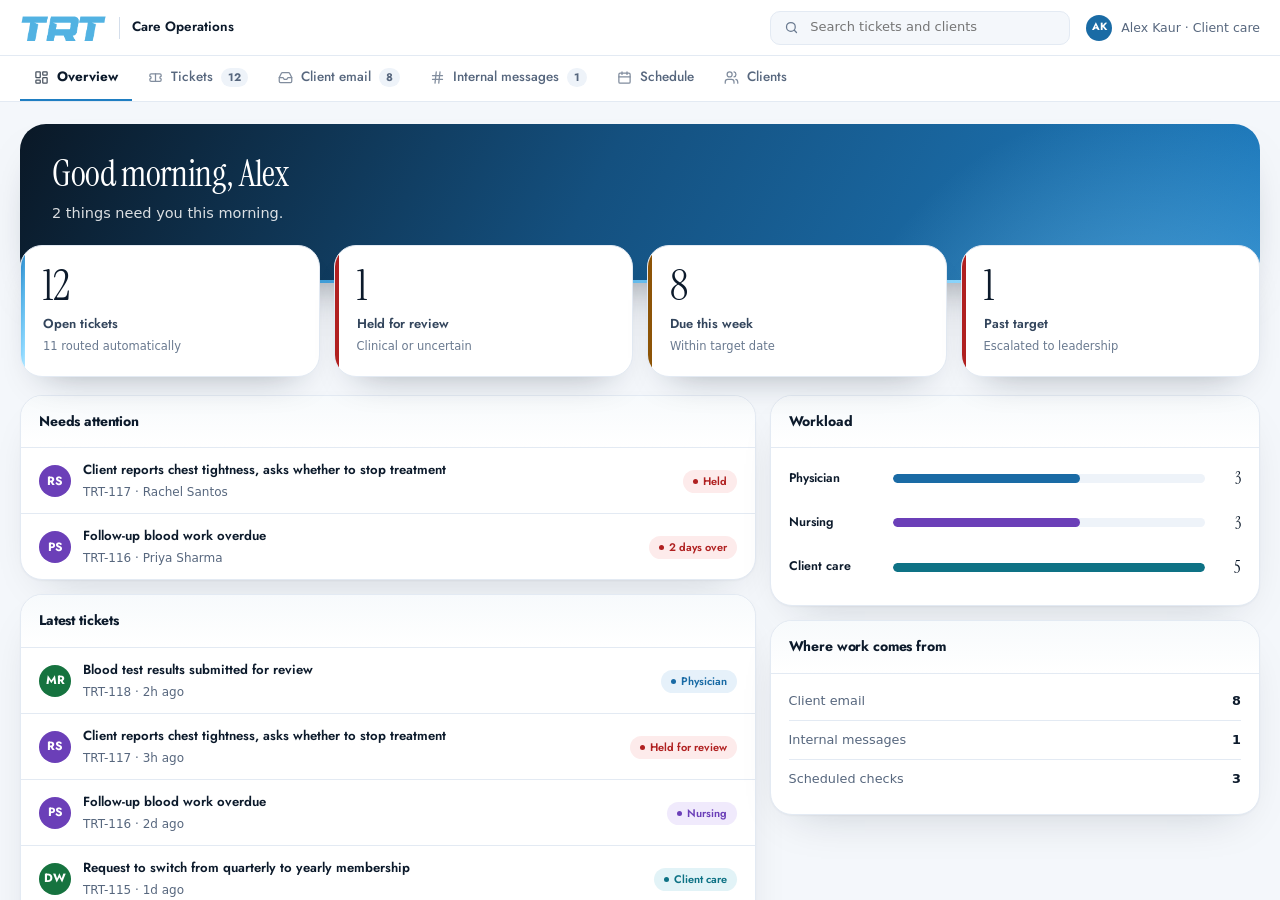
==== statuspage/console-v2/index.html @ 5caefc42 "Add second layout: work-management structure with Tickets as the primary view Separate app at status" ====
<!doctype html>
<html lang="en-AU">
<head>
<meta charset="utf-8">
<meta name="viewport" content="width=device-width,initial-scale=1,viewport-fit=cover">
<meta name="robots" content="noindex,nofollow">
<title>Care Operations — TRT Australia</title>
<link rel="preconnect" href="https://fonts.googleapis.com">
<link rel="preconnect" href="https://fonts.gstatic.com" crossorigin>
<link href="https://fonts.googleapis.com/css2?family=Jost:wght@400;500;600;700&family=Instrument+Serif&display=swap" rel="stylesheet">
<link rel="stylesheet" href="app.css">
</head>
<body>

<div class="shell">

  <header class="topbar">
    <span class="brand">
      <img src="trt-logo.webp" alt="TRT Australia">
      <span class="sep" aria-hidden="true"></span>
      <span class="nm">Care Operations</span>
    </span>
    <span class="spacer"></span>
    <label class="search">
      <svg viewBox="0 0 24 24" fill="none" stroke="currentColor" stroke-width="2"
           stroke-linecap="round" aria-hidden="true"><circle cx="11" cy="11" r="7"/><path d="m20 20-3.5-3.5"/></svg>
      <input id="search" type="search" placeholder="Search tickets and clients" aria-label="Search">
    </label>
    <span class="who">
      <span class="av av-sm" style="background:#1a6ba5" aria-hidden="true">AK</span>
      <span>Alex Kaur · Client care</span>
    </span>
  </header>

  <nav class="tabs" id="tabs" aria-label="Sections"></nav>

  <main class="main" id="main"></main>
</div>

<script src="app.js"></script>
</body>
</html>
---- statuspage/console-v2/app.css ----
/* TRT Australia — Care Operations
 * Work-management layout. Tabs across the top, Tickets as the primary view.
 *
 * Brand tokens taken from TRT Australia's own site source: Jost for display,
 * Instrument Serif for figures, their navy and blue ramp, 18–22px radius,
 * their soft depth-shadow. The eyebrow (mono, .24em, uppercase) is their
 * signature micro-label.
 *
 * Structure borrows from issue trackers where they genuinely work: readable
 * ticket keys, a dense sortable table, a filter bar, and a detail page with
 * fields on the right. Not their grey-on-grey.
 */

:root {
  --navy:    #0c1a2b;
  --deep:    #1f7ec2;
  --deep-tx: #1a6ba5;
  --blue:    #56b3e8;
  --cyan:    #8fd9ff;
  --grad:    linear-gradient(100deg, #1f7ec2, #56b3e8 38%, #8fd9ff 78%, #c4ecff);
  --tint:    #eaf1f9;
  --surface: #ffffff;
  --line:    #e3eaf3;
  --line-2:  #d4deeb;
  --shadow:  0 1px 2px rgba(13,26,43,.04), 0 12px 30px -16px rgba(13,26,43,.18);
  --shadow-2:0 1px 2px rgba(13,26,43,.04), 0 18px 46px -24px rgba(13,26,43,.22);
  --shadow-3:0 30px 60px -30px rgba(13,26,43,.35);
  --glow:    0 10px 24px -10px rgba(31,126,194,.55);

  --bg:     #f4f7fb;
  --raised: #f7fafc;
  --hover:  #eef4fa;

  --ink:    #0c1a2b;
  --ink-2:  #33455c;
  --dim:    #57677e;
  --dimmer: #6a7a90;

  --physician: #1a6ba5;  --physician-bg: #e6f1fa;
  --nursing:   #6b3fb8;  --nursing-bg:   #f0eafc;
  --support:   #0e7285;  --support-bg:   #e2f3f7;
  --held:      #b02020;  --held-bg:      #fdebeb;
  --ok:        #16733f;  --ok-bg:        #e7f5ec;
  --warn:      #8d5406;  --warn-bg:      #fdf2de;
  --mute-bg:   #eef3f9;

  --topbar: 56px;
  --tabs:   46px;
  --r:      18px;
  --r-card: 22px;

  --display: "Jost", "Century Gothic", "Helvetica Neue", Arial, system-ui, sans-serif;
  --serif:   "Instrument Serif", Georgia, "Times New Roman", serif;
  --body:    system-ui, -apple-system, "Segoe UI", Roboto, Helvetica, Arial, sans-serif;
  --mono:    "SF Mono", "JetBrains Mono", ui-monospace, Menlo, Consolas, monospace;
}

* { box-sizing: border-box; }
html, body { margin: 0; height: 100%; }
body {
  background: var(--bg); color: var(--ink);
  font-family: var(--body); font-size: 14px; line-height: 1.55;
  -webkit-font-smoothing: antialiased; overflow: hidden;
}
h1, h2, h3 { font-family: var(--display); font-weight: 700; letter-spacing: -.01em; margin: 0; }
button, input, select, textarea { font: inherit; color: inherit; }
button { cursor: pointer; background: none; border: 0; }
:focus-visible { outline: 2px solid var(--deep); outline-offset: 2px; border-radius: 8px; }

.eyebrow {
  font-family: var(--mono); font-size: 10.5px; letter-spacing: .24em;
  text-transform: uppercase; font-weight: 600; color: var(--deep-tx);
}

@media (prefers-reduced-motion: reduce) {
  *, *::before, *::after { transition-duration: .001ms !important;
                           animation-duration: .001ms !important; }
}

/* ============================================================ chrome */

.shell { display: flex; flex-direction: column; height: 100vh; }

.topbar {
  height: var(--topbar); flex: none; display: flex; align-items: center; gap: 16px;
  padding: 0 20px; background: var(--surface); border-bottom: 1px solid var(--line);
}
.brand { display: flex; align-items: center; gap: 12px; flex: none; }
.brand img { height: 26px; width: auto; object-fit: cover; object-position: top center;
             aspect-ratio: 1100/330; }
.brand .sep { width: 1px; height: 22px; background: var(--line-2); }
.brand .nm { font-family: var(--display); font-weight: 600; font-size: 13.5px; }
.topbar .spacer { flex: 1; }

.search {
  display: flex; align-items: center; gap: 9px; background: var(--bg);
  border: 1px solid var(--line); border-radius: 10px; padding: 0 13px;
  height: 34px; width: 300px; transition: border-color .18s, box-shadow .18s;
}
.search:focus-within { border-color: var(--blue); box-shadow: 0 0 0 3px rgba(86,179,232,.16);
                       background: var(--surface); }
.search svg { width: 15px; height: 15px; color: var(--dimmer); flex: none; }
.search input { flex: 1; background: none; border: 0; outline: none; font-size: 13px; }
.who { display: flex; align-items: center; gap: 9px; font-size: 12.5px; color: var(--dim); }
.av { border-radius: 50%; display: grid; place-items: center; color: #fff;
      font-family: var(--display); font-weight: 700; flex: none; }
.av-sm { width: 26px; height: 26px; font-size: 10.5px; }
.av-md { width: 32px; height: 32px; font-size: 12px; }
.av-lg { width: 46px; height: 46px; font-size: 15px; border-radius: 16px; }

/* tabs */
.tabs { height: var(--tabs); flex: none; display: flex; align-items: stretch; gap: 2px;
        padding: 0 20px; background: var(--surface); border-bottom: 1px solid var(--line);
        overflow-x: auto; scrollbar-width: none; }
.tabs::-webkit-scrollbar { display: none; }
.tab {
  display: flex; align-items: center; gap: 8px; padding: 0 14px;
  font-family: var(--display); font-size: 13.5px; font-weight: 500; color: var(--dim);
  border-bottom: 2px solid transparent; white-space: nowrap; transition: color .15s;
}
.tab:hover { color: var(--navy); }
.tab[aria-current="true"] { color: var(--navy); font-weight: 700;
                            border-bottom-color: var(--deep); }
.tab svg { width: 15px; height: 15px; opacity: .75; }
.tab .n { font-family: var(--display); font-size: 11px; font-weight: 700;
          background: var(--mute-bg); color: var(--dim); border-radius: 999px;
          padding: 1px 7px; min-width: 20px; text-align: center; }
.tab[aria-current="true"] .n { background: var(--tint); color: var(--deep-tx); }

.main { flex: 1; overflow-y: auto; }
.wrap { max-width: 1320px; margin: 0 auto; padding: 22px 20px 48px; }

/* ============================================================= page */

.page-head { display: flex; align-items: flex-start; gap: 16px; margin-bottom: 18px; }
.page-head h1 { font-family: var(--serif); font-size: 30px; font-weight: 400;
                letter-spacing: -.01em; }
.page-head p { margin: 4px 0 0; font-size: 13.5px; color: var(--dim); max-width: 62ch; }
.page-head .spacer { flex: 1; }

.btn { display: inline-flex; align-items: center; gap: 7px; padding: 8px 15px;
       border-radius: 999px; font-family: var(--display); font-size: 13px;
       font-weight: 600; color: var(--ink-2); background: var(--surface);
       border: 1px solid var(--line-2); box-shadow: var(--shadow);
       transition: transform .2s, border-color .2s, background .2s; }
.btn:hover { border-color: rgba(86,179,232,.55); transform: translateY(-1px); }
.btn svg { width: 15px; height: 15px; }
.btn.primary { background: linear-gradient(135deg, #1f7ec2, #3c9bd8); color: #fff;
               border-color: transparent; box-shadow: var(--glow); }
.btn.ghost { background: none; border-color: transparent; box-shadow: none; }
.btn.sm { padding: 6px 12px; font-size: 12.5px; }

/* ========================================================== filters */

.filterbar {
  display: flex; align-items: center; gap: 9px; flex-wrap: wrap;
  padding: 12px 14px; background: var(--surface); border: 1px solid var(--line);
  border-radius: var(--r); box-shadow: var(--shadow); margin-bottom: 12px;
}
.sel { position: relative; }
.sel > button {
  display: inline-flex; align-items: center; gap: 8px; padding: 7px 13px;
  border-radius: 999px; border: 1px solid var(--line-2); background: var(--surface);
  font-size: 12.8px; color: var(--ink-2); transition: border-color .15s;
}
.sel > button:hover { border-color: rgba(86,179,232,.55); }
.sel > button.on { background: var(--tint); border-color: transparent;
                   color: var(--deep-tx); font-weight: 600; }
.sel > button svg { width: 13px; height: 13px; opacity: .6; }
.pop { position: absolute; top: calc(100% + 6px); left: 0; z-index: 40; min-width: 198px;
       background: var(--surface); border: 1px solid var(--line); border-radius: 14px;
       padding: 6px; box-shadow: var(--shadow-3); }
.pop button { display: flex; align-items: center; gap: 9px; width: 100%; padding: 8px 11px;
              border-radius: 9px; font-size: 13px; color: var(--ink-2); text-align: left; }
.pop button:hover { background: var(--hover); }
.pop button[aria-current="true"] { background: var(--tint); font-weight: 600; }
.pop .tick { margin-left: auto; color: var(--deep); display: inline-flex; }
.pop .tick svg { width: 14px; height: 14px; }
.filterbar .spacer { flex: 1; }
.filterbar .count { font-size: 12.5px; color: var(--dim); }
.seg { display: inline-flex; background: var(--bg); border: 1px solid var(--line);
       border-radius: 999px; padding: 2px; }
.seg button { padding: 5px 13px; border-radius: 999px; font-family: var(--display);
              font-size: 12.5px; font-weight: 600; color: var(--dim); }
.seg button[aria-pressed="true"] { background: var(--surface); color: var(--navy);
                                   box-shadow: var(--shadow); }

/* ============================================================ table */

.card { background: var(--surface); border: 1px solid var(--line);
        border-radius: var(--r-card); box-shadow: var(--shadow-2); overflow: hidden; }

table { width: 100%; border-collapse: collapse; }
thead th {
  text-align: left; font-family: var(--mono); font-size: 10px; letter-spacing: .18em;
  text-transform: uppercase; font-weight: 600; color: var(--dimmer);
  padding: 13px 16px; border-bottom: 1px solid var(--line);
  background: var(--raised); white-space: nowrap; position: sticky; top: 0; z-index: 2;
}
thead th.sortable { cursor: pointer; user-select: none; }
thead th.sortable:hover { color: var(--deep-tx); }
thead th .arr { opacity: .55; margin-left: 4px; }
tbody td { padding: 13px 16px; border-bottom: 1px solid var(--line); font-size: 13.2px;
           vertical-align: middle; }
tbody tr { cursor: pointer; transition: background .14s; }
tbody tr:hover { background: var(--hover); }
tbody tr:last-child td { border-bottom: none; }

.key { font-family: var(--mono); font-size: 12px; color: var(--deep-tx); font-weight: 600;
       white-space: nowrap; }
.sum { font-weight: 500; color: var(--navy); }
.sub { font-size: 11.5px; color: var(--dimmer); margin-top: 2px; }
.who-cell { display: flex; align-items: center; gap: 9px; white-space: nowrap; }

.tag { display: inline-flex; align-items: center; gap: 5px; padding: 3px 10px;
       border-radius: 999px; font-family: var(--display); font-size: 11px;
       font-weight: 600; white-space: nowrap; }
.tag::before { content: ""; width: 5px; height: 5px; border-radius: 50%;
               background: currentColor; flex: none; }
.tag.bare::before { display: none; }
.t-physician { background: var(--physician-bg); color: var(--physician); }
.t-nursing   { background: var(--nursing-bg);   color: var(--nursing); }
.t-support   { background: var(--support-bg);   color: var(--support); }
.t-held      { background: var(--held-bg);      color: var(--held); }
.t-ok        { background: var(--ok-bg);        color: var(--ok); }
.t-warn      { background: var(--warn-bg);      color: var(--warn); }
.t-mute      { background: var(--mute-bg);      color: var(--dim); }

.st { display: inline-flex; align-items: center; gap: 6px; font-size: 12.3px;
      font-weight: 600; white-space: nowrap; }
.st svg { width: 13px; height: 13px; }
.st-open     { color: var(--dim); }
.st-progress { color: var(--deep-tx); }
.st-waiting  { color: var(--warn); }
.st-resolved { color: var(--ok); }

.pri { display: inline-flex; align-items: center; gap: 6px; font-size: 12.3px;
       font-weight: 600; white-space: nowrap; }
.pri svg { width: 13px; height: 13px; }
.pri-urgent { color: var(--held); }
.pri-high   { color: var(--warn); }
.pri-normal { color: var(--dim); }
.pri-low    { color: var(--dimmer); }

.empty { padding: 56px 24px; text-align: center; color: var(--dimmer); font-size: 13.5px;
         background: radial-gradient(420px 200px at 50% 40%, rgba(86,179,232,.08), transparent 70%); }
.empty svg { width: 34px; height: 34px; margin-bottom: 12px; opacity: .45; }

/* ============================================================ board */

.board { display: grid; grid-template-columns: repeat(4, minmax(0,1fr)); gap: 12px; }
.col { background: var(--raised); border: 1px solid var(--line); border-radius: var(--r);
       display: flex; flex-direction: column; min-height: 220px; }
.col-head { padding: 12px 14px; border-bottom: 1px solid var(--line); display: flex;
            align-items: center; gap: 9px; }
.col-head .nm { font-family: var(--display); font-size: 12.5px; font-weight: 700; }
.col-head .n { margin-left: auto; font-family: var(--display); font-size: 11px;
               font-weight: 700; color: var(--dim); background: var(--surface);
               border-radius: 999px; padding: 1px 8px; }
.col-body { padding: 10px; display: flex; flex-direction: column; gap: 9px; }
.ticket { background: var(--surface); border: 1px solid var(--line); border-radius: 14px;
          padding: 12px 13px; text-align: left; box-shadow: var(--shadow);
          transition: transform .2s, box-shadow .2s, border-color .2s; }
.ticket:hover { transform: translateY(-3px); box-shadow: var(--shadow-2);
                border-color: rgba(86,179,232,.45); }
.ticket .k { font-family: var(--mono); font-size: 10.5px; color: var(--deep-tx);
             font-weight: 600; }
.ticket .s { font-size: 12.8px; margin: 5px 0 9px; line-height: 1.45; color: var(--navy); }
.ticket .m { display: flex; align-items: center; gap: 7px; flex-wrap: wrap; }

/* =========================================================== detail */

.detail { display: grid; grid-template-columns: 1fr 312px; gap: 18px; align-items: start; }
.det-main .card { padding: 22px 24px; }
.det-head h1 { font-size: 22px; line-height: 1.32; margin-bottom: 10px; }
.det-meta { display: flex; align-items: center; gap: 8px; flex-wrap: wrap; margin-bottom: 4px; }

.msg { border: 1px solid var(--line); border-radius: 16px; background: var(--raised);
       padding: 16px 18px; margin: 18px 0 0; }
.msg-head { display: flex; align-items: center; gap: 11px; margin-bottom: 11px; }
.msg-from { font-family: var(--display); font-size: 13.5px; font-weight: 700; }
.msg-addr { font-size: 11.5px; color: var(--dimmer); }
.msg-time { margin-left: auto; font-size: 11.5px; color: var(--dimmer); }
.msg-body { font-size: 13.8px; color: var(--ink-2); line-height: 1.68; white-space: pre-wrap; }
.attach { display: inline-flex; align-items: center; gap: 8px; margin-top: 13px;
          padding: 8px 13px; border-radius: 999px; background: var(--surface);
          border: 1px solid var(--line); font-size: 12.5px; }
.attach svg { width: 14px; height: 14px; color: var(--dim); }

.note { border-left: 3px solid var(--deep); background: var(--tint); padding: 13px 16px;
        border-radius: 0 12px 12px 0; font-size: 13px; color: var(--ink-2);
        line-height: 1.6; margin-top: 18px; }
.note.held { border-left-color: var(--held); background: var(--held-bg); }
.note .eyebrow { display: block; margin-bottom: 7px; }
.note.held .eyebrow { color: var(--held); }

.activity { margin-top: 22px; }
.act { display: grid; grid-template-columns: 26px 1fr; gap: 12px; padding: 11px 0;
       border-bottom: 1px solid var(--line); }
.act:last-child { border-bottom: none; }
.act-dot { width: 26px; height: 26px; border-radius: 50%; background: var(--raised);
           border: 1px solid var(--line); display: grid; place-items: center;
           color: var(--dim); }
.act-dot svg { width: 13px; height: 13px; }
.act-t { font-size: 13px; }
.act-d { font-size: 11.5px; color: var(--dimmer); margin-top: 2px; }

.side .card { padding: 18px; margin-bottom: 12px; }
.side h3 { margin-bottom: 13px; }
.field { display: flex; justify-content: space-between; align-items: center; gap: 12px;
         padding: 9px 0; border-bottom: 1px solid var(--line); font-size: 12.8px; }
.field:last-child { border-bottom: none; }
.field .k { color: var(--dim); }
.field .v { font-weight: 600; text-align: right; }

/* ========================================================= overview */

.hero { position: relative; overflow: hidden; border-radius: 26px; padding: 30px 32px 58px;
        background: linear-gradient(118deg, #0a1826 0%, #14507f 46%, #1f7ec2 100%);
        box-shadow: 0 24px 48px -28px rgba(13,26,43,.55); }
.hero::before { content: ""; position: absolute; inset: -40% -20% auto auto; width: 58%;
                aspect-ratio: 1; pointer-events: none;
                background: radial-gradient(circle, rgba(143,217,255,.5), transparent 62%); }
.hero::after { content: ""; position: absolute; left: 0; right: 0; bottom: 0; height: 3px;
               background: var(--grad); }
.hero h1 { position: relative; font-family: var(--serif); font-size: 36px; font-weight: 400;
           color: #fff; line-height: 1.12; }
.hero p { position: relative; margin: 8px 0 0; font-size: 14.5px; color: rgba(255,255,255,.85); }

.stats { display: grid; grid-template-columns: repeat(4,1fr); gap: 14px;
         margin-top: -38px; position: relative; z-index: 2; }
.stat { background: var(--surface); border: 1px solid var(--line); border-radius: var(--r-card);
        padding: 20px 22px; box-shadow: 0 18px 38px -24px rgba(13,26,43,.42);
        position: relative; overflow: hidden;
        transition: transform .25s, box-shadow .25s, border-color .25s; }
.stat::after { content: ""; position: absolute; left: 0; top: 0; bottom: 0; width: 4px;
               background: var(--line-2); }
.stat.info::after { background: var(--grad); }
.stat.bad::after  { background: var(--held); }
.stat.warn::after { background: var(--warn); }
.stat.good::after { background: var(--ok); }
.stat:hover { transform: translateY(-4px); box-shadow: var(--shadow-3);
              border-color: rgba(86,179,232,.45); }
.stat .n { font-family: var(--serif); font-size: 42px; line-height: .95; color: var(--navy); }
.stat .l { font-family: var(--display); font-size: 13px; font-weight: 600;
           color: var(--ink-2); margin-top: 8px; }
.stat .s { font-size: 11.5px; color: var(--dimmer); margin-top: 4px; }

.grid2 { display: grid; grid-template-columns: 1.5fr 1fr; gap: 14px; margin-top: 18px;
         align-items: start; }
.panel { background: var(--surface); border: 1px solid var(--line);
         border-radius: var(--r-card); box-shadow: var(--shadow-2); overflow: hidden;
         margin-bottom: 14px; }
.panel-head { display: flex; align-items: center; gap: 10px; padding: 15px 18px;
              border-bottom: 1px solid var(--line);
              background: linear-gradient(180deg, var(--raised), transparent); }
.panel-head h2 { font-size: 14px; }
.panel-head .spacer { flex: 1; }
.panel-body { padding: 8px 18px 16px; }
.panel-body.flush { padding: 0; }
.row { display: grid; grid-template-columns: 32px 1fr auto; gap: 12px; align-items: center;
       width: 100%; padding: 12px 18px; border-bottom: 1px solid var(--line);
       text-align: left; transition: background .14s; }
.row:last-child { border-bottom: none; }
.row:hover { background: var(--hover); }
.row .rt { font-family: var(--display); font-size: 13.2px; font-weight: 600; }
.row .rd { font-size: 12px; color: var(--dim); margin-top: 2px; }

.load { display: flex; align-items: center; gap: 12px; padding: 9px 0; }
.load .ln { font-family: var(--display); font-size: 12.5px; font-weight: 600;
            width: 92px; flex: none; }
.load .lb { flex: 1; height: 9px; background: var(--mute-bg); border-radius: 999px;
            overflow: hidden; }
.load .lb i { display: block; height: 100%; border-radius: 999px; }
.load .lc { font-family: var(--serif); font-size: 17px; width: 24px; text-align: right; }

/* ========================================================= schedule */

.routines { display: grid; grid-template-columns: repeat(2,1fr); gap: 14px; margin-bottom: 20px; }
.routine { background: var(--surface); border: 1px solid var(--line);
           border-radius: var(--r-card); padding: 20px; box-shadow: var(--shadow-2);
           transition: transform .25s, box-shadow .25s; }
.routine:hover { transform: translateY(-4px); box-shadow: var(--shadow-3); }
.routine-top { display: flex; align-items: flex-start; gap: 13px; margin-bottom: 14px; }
.routine-ico { width: 38px; height: 38px; border-radius: 13px; display: grid;
               place-items: center; background: linear-gradient(140deg, var(--tint), #dceefb);
               color: var(--deep-tx); flex: none; }
.routine-ico svg { width: 18px; height: 18px; }
.routine h3 { font-size: 15px; margin-bottom: 3px; }
.routine .rs { font-size: 12.5px; color: var(--dim); line-height: 1.55; }
.rwhen { display: flex; align-items: baseline; gap: 10px; padding: 12px 15px;
         background: var(--raised); border-radius: 13px; margin-bottom: 12px; }
.rwhen .rv { font-family: var(--serif); font-size: 19px; margin-left: auto; }
.steps { display: flex; gap: 7px; flex-wrap: wrap; }
.step { flex: 1 1 100px; min-width: 92px; background: var(--raised);
        border: 1px solid var(--line); border-radius: 12px; padding: 10px 11px; }
.step .st2 { font-family: var(--display); font-size: 11.8px; font-weight: 600; }
.step .sd { font-size: 10.8px; color: var(--dim); margin-top: 2px; line-height: 1.4; }
.step.dim { opacity: .55; }

.day { display: flex; align-items: baseline; gap: 11px; padding: 18px 2px 9px;
       border-bottom: 2px solid var(--line-2); }
.day .dd { font-family: var(--display); font-size: 13.5px; font-weight: 700; }
.day .dn { font-size: 11.5px; color: var(--dimmer); }
.day .dt { margin-left: auto; }
.ev { display: grid; grid-template-columns: 78px 32px 1fr auto; gap: 13px;
      align-items: center; padding: 12px 2px; border-bottom: 1px solid var(--line); }
.ev:last-child { border-bottom: none; }
.ev-t { font-family: var(--mono); font-size: 11.5px; color: var(--dim); }
.ev-w { font-family: var(--display); font-size: 13.2px; font-weight: 600; }
.ev-d { font-size: 12.2px; color: var(--dim); margin-top: 2px; }

/* ====================================================== responsive */

@media (max-width: 1180px) {
  .detail { grid-template-columns: 1fr; }
  .board { grid-template-columns: repeat(2,1fr); }
  .grid2 { grid-template-columns: 1fr; }
  .stats { grid-template-columns: repeat(2,1fr); }
}
@media (max-width: 800px) {
  .search { width: 180px; }
  .who span { display: none; }
  .board { grid-template-columns: 1fr; }
  .routines { grid-template-columns: 1fr; }
  .hero h1 { font-size: 27px; }
  .page-head { flex-wrap: wrap; }
  table thead th:nth-child(4), table tbody td:nth-child(4),
  table thead th:nth-child(6), table tbody td:nth-child(6) { display: none; }
  .ev { grid-template-columns: 66px 1fr; }
  .ev .av { display: none; }
}
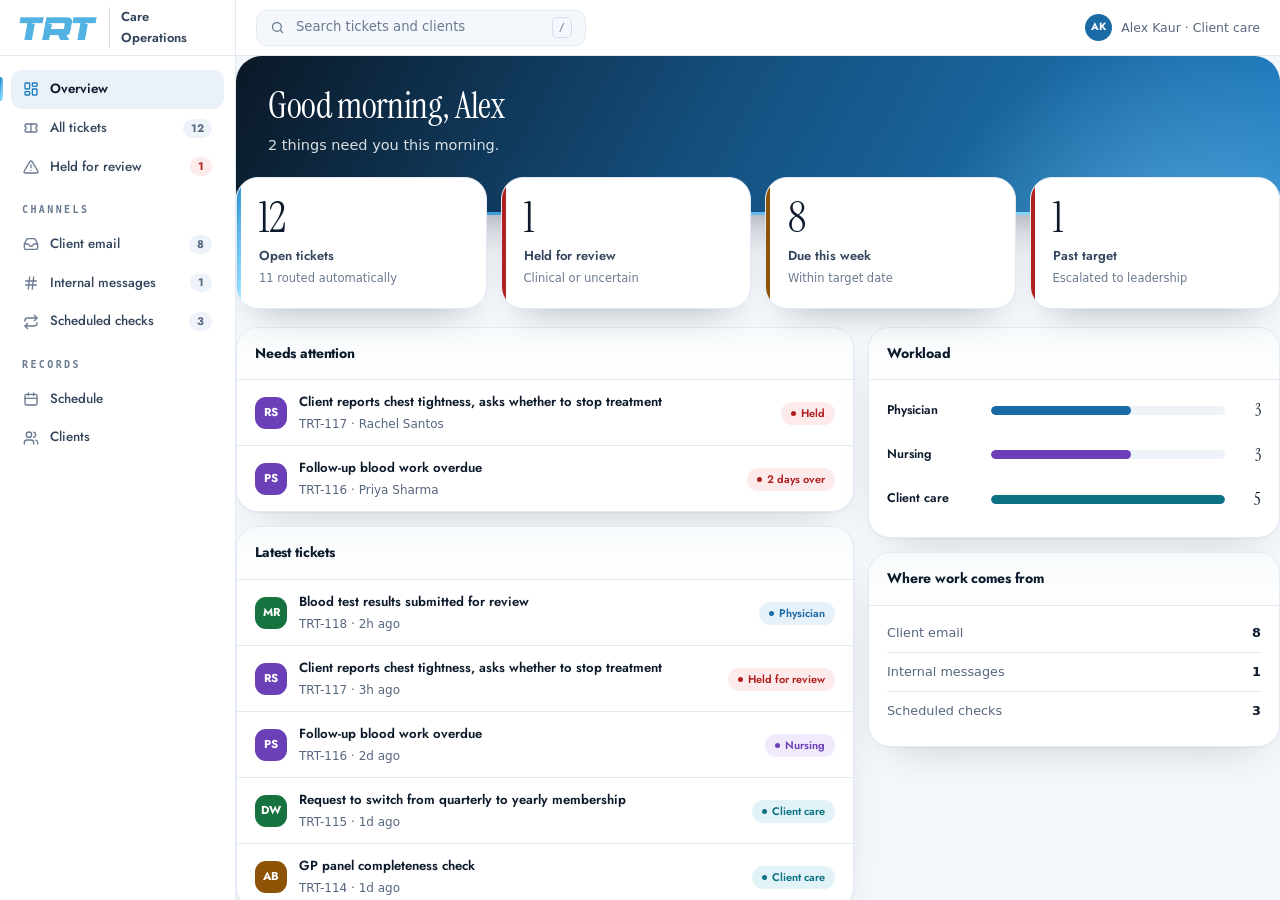
==== commit fedf8023: "Move navigation to a sidebar and add disciplined motion Tabs across the top stop working once there " ====
--- a/statuspage/console-v2/index.html
+++ b/statuspage/console-v2/index.html
@@ -14,28 +14,34 @@
 
 <div class="shell">
 
+  <div class="brand">
+    <img src="trt-logo.webp" alt="TRT Australia">
+    <span class="nm">Care Operations</span>
+  </div>
+
   <header class="topbar">
-    <span class="brand">
-      <img src="trt-logo.webp" alt="TRT Australia">
-      <span class="sep" aria-hidden="true"></span>
-      <span class="nm">Care Operations</span>
-    </span>
-    <span class="spacer"></span>
+    <button class="icon-btn" id="menu" aria-label="Menu">
+      <svg viewBox="0 0 24 24" fill="none" stroke="currentColor" stroke-width="2"
+           stroke-linecap="round" aria-hidden="true"><path d="M4 6h16M4 12h16M4 18h16"/></svg>
+    </button>
     <label class="search">
       <svg viewBox="0 0 24 24" fill="none" stroke="currentColor" stroke-width="2"
            stroke-linecap="round" aria-hidden="true"><circle cx="11" cy="11" r="7"/><path d="m20 20-3.5-3.5"/></svg>
       <input id="search" type="search" placeholder="Search tickets and clients" aria-label="Search">
+      <span class="kbd">/</span>
     </label>
+    <span class="spacer"></span>
     <span class="who">
       <span class="av av-sm" style="background:#1a6ba5" aria-hidden="true">AK</span>
       <span>Alex Kaur · Client care</span>
     </span>
   </header>
 
-  <nav class="tabs" id="tabs" aria-label="Sections"></nav>
+  <nav class="side" id="tabs" aria-label="Sections"></nav>
 
   <main class="main" id="main"></main>
 </div>
+<div class="scrim" id="scrim"></div>
 
 <script src="app.js"></script>
 </body>
--- a/statuspage/console-v2/app.css
+++ b/statuspage/console-v2/app.css
@@ -45,7 +45,7 @@
   --mute-bg:   #eef3f9;
 
   --topbar: 56px;
-  --tabs:   46px;
+  --side:   236px;
   --r:      18px;
   --r-card: 22px;
 
@@ -79,56 +79,102 @@
 
 /* ============================================================ chrome */
 
-.shell { display: flex; flex-direction: column; height: 100vh; }
-
-.topbar {
-  height: var(--topbar); flex: none; display: flex; align-items: center; gap: 16px;
-  padding: 0 20px; background: var(--surface); border-bottom: 1px solid var(--line);
-}
-.brand { display: flex; align-items: center; gap: 12px; flex: none; }
-.brand img { height: 26px; width: auto; object-fit: cover; object-position: top center;
+/* Sidebar layout. Grouped navigation reads better than a tab strip once
+   there are more than about four destinations, and it leaves the full
+   width of the page for dense tables. */
+.shell {
+  display: grid;
+  grid-template-columns: var(--side) 1fr;
+  grid-template-rows: var(--topbar) 1fr;
+  grid-template-areas: "brand topbar" "side main";
+  height: 100vh;
+}
+
+.brand {
+  grid-area: brand; display: flex; align-items: center; gap: 11px;
+  padding: 0 18px; background: var(--surface);
+  border-right: 1px solid var(--line); border-bottom: 1px solid var(--line);
+}
+.brand img { height: 24px; width: auto; object-fit: cover; object-position: top center;
              aspect-ratio: 1100/330; }
-.brand .sep { width: 1px; height: 22px; background: var(--line-2); }
-.brand .nm { font-family: var(--display); font-weight: 600; font-size: 13.5px; }
+.brand .nm { font-family: var(--display); font-weight: 600; font-size: 13px;
+             color: var(--ink-2); border-left: 1px solid var(--line-2);
+             padding-left: 11px; }
+
+.topbar { grid-area: topbar; display: flex; align-items: center; gap: 13px;
+          padding: 0 20px; background: var(--surface);
+          border-bottom: 1px solid var(--line); }
+.icon-btn { display: none; width: 34px; height: 34px; border-radius: 10px;
+            align-items: center; justify-content: center; color: var(--dim); }
+.icon-btn svg { width: 18px; height: 18px; }
+.icon-btn:hover { background: var(--hover); color: var(--navy); }
+
+.search { display: flex; align-items: center; gap: 9px; background: var(--bg);
+          border: 1px solid var(--line); border-radius: 11px; padding: 0 13px;
+          height: 36px; width: 330px; max-width: 42vw;
+          transition: border-color .2s, box-shadow .2s, background .2s; }
+.search:focus-within { border-color: var(--blue); background: var(--surface);
+                       box-shadow: 0 0 0 3px rgba(86,179,232,.16); }
+.search svg { width: 15px; height: 15px; color: var(--dimmer); flex: none; }
+.search input { flex: 1; background: none; border: 0; outline: none; font-size: 13.2px; }
+.search input::placeholder { color: var(--dimmer); }
+.kbd { font-family: var(--mono); font-size: 10.5px; color: var(--dimmer);
+       border: 1px solid var(--line-2); border-radius: 5px; padding: 1px 6px; }
 .topbar .spacer { flex: 1; }
-
-.search {
-  display: flex; align-items: center; gap: 9px; background: var(--bg);
-  border: 1px solid var(--line); border-radius: 10px; padding: 0 13px;
-  height: 34px; width: 300px; transition: border-color .18s, box-shadow .18s;
-}
-.search:focus-within { border-color: var(--blue); box-shadow: 0 0 0 3px rgba(86,179,232,.16);
-                       background: var(--surface); }
-.search svg { width: 15px; height: 15px; color: var(--dimmer); flex: none; }
-.search input { flex: 1; background: none; border: 0; outline: none; font-size: 13px; }
 .who { display: flex; align-items: center; gap: 9px; font-size: 12.5px; color: var(--dim); }
 .av { border-radius: 50%; display: grid; place-items: center; color: #fff;
       font-family: var(--display); font-weight: 700; flex: none; }
-.av-sm { width: 26px; height: 26px; font-size: 10.5px; }
-.av-md { width: 32px; height: 32px; font-size: 12px; }
+.av-sm { width: 27px; height: 27px; font-size: 10.5px; }
+.av-md { width: 32px; height: 32px; font-size: 11.5px; border-radius: 11px; }
 .av-lg { width: 46px; height: 46px; font-size: 15px; border-radius: 16px; }
 
-/* tabs */
-.tabs { height: var(--tabs); flex: none; display: flex; align-items: stretch; gap: 2px;
-        padding: 0 20px; background: var(--surface); border-bottom: 1px solid var(--line);
-        overflow-x: auto; scrollbar-width: none; }
-.tabs::-webkit-scrollbar { display: none; }
-.tab {
-  display: flex; align-items: center; gap: 8px; padding: 0 14px;
-  font-family: var(--display); font-size: 13.5px; font-weight: 500; color: var(--dim);
-  border-bottom: 2px solid transparent; white-space: nowrap; transition: color .15s;
-}
-.tab:hover { color: var(--navy); }
-.tab[aria-current="true"] { color: var(--navy); font-weight: 700;
-                            border-bottom-color: var(--deep); }
-.tab svg { width: 15px; height: 15px; opacity: .75; }
-.tab .n { font-family: var(--display); font-size: 11px; font-weight: 700;
-          background: var(--mute-bg); color: var(--dim); border-radius: 999px;
-          padding: 1px 7px; min-width: 20px; text-align: center; }
-.tab[aria-current="true"] .n { background: var(--tint); color: var(--deep-tx); }
-
-.main { flex: 1; overflow-y: auto; }
-.wrap { max-width: 1320px; margin: 0 auto; padding: 22px 20px 48px; }
+/* ---- sidebar ---- */
+
+.side { grid-area: side; background: var(--surface); border-right: 1px solid var(--line);
+        overflow-y: auto; padding: 14px 11px; }
+.side-label { font-family: var(--mono); font-size: 10px; letter-spacing: .24em;
+              text-transform: uppercase; font-weight: 600; color: var(--dimmer);
+              padding: 16px 11px 7px; }
+.nav {
+  position: relative; display: flex; align-items: center; gap: 11px; width: 100%;
+  padding: 9px 12px; border-radius: 11px; color: var(--ink-2);
+  font-family: var(--display); font-size: 13.4px; font-weight: 500; text-align: left;
+  transition: background .18s, color .18s;
+}
+.nav:hover { background: var(--hover); color: var(--navy); }
+.nav svg { width: 16px; height: 16px; flex: none; color: var(--dimmer);
+           transition: color .18s, transform .25s cubic-bezier(.2,.8,.3,1); }
+.nav:hover svg { color: var(--deep-tx); transform: translateX(1px); }
+.nav[aria-current="true"] { background: var(--tint); color: var(--navy); font-weight: 600; }
+.nav[aria-current="true"] svg { color: var(--deep); }
+/* Active marker grows out from the centre rather than blinking on. */
+.nav[aria-current="true"]::before {
+  content: ""; position: absolute; left: -11px; top: 50%; transform: translateY(-50%);
+  width: 3px; height: 62%; border-radius: 0 3px 3px 0; background: var(--grad);
+  animation: markIn .28s cubic-bezier(.2,.8,.3,1);
+}
+@keyframes markIn { from { height: 0; opacity: 0; } }
+.nav .n { margin-left: auto; font-family: var(--display); font-size: 11px;
+          font-weight: 700; color: var(--dim); background: var(--mute-bg);
+          border-radius: 999px; padding: 1px 8px; min-width: 22px; text-align: center; }
+.nav[aria-current="true"] .n { background: var(--surface); color: var(--deep-tx); }
+.nav .n.alert { background: var(--held-bg); color: var(--held); }
+
+.main { grid-area: main; overflow-y: auto; }
+
+/* ---- motion ----
+   Deceleration on arrival, 300ms, per the motion guidance. Everything here
+   is suppressed under prefers-reduced-motion at the top of the file. */
+
+@keyframes riseIn { from { opacity: 0; transform: translateY(8px); } }
+.wrap > * { animation: riseIn .3s cubic-bezier(.2,.8,.3,1) backwards; }
+.wrap > *:nth-child(2) { animation-delay: .04s; }
+.wrap > *:nth-child(3) { animation-delay: .08s; }
+.wrap > *:nth-child(4) { animation-delay: .12s; }
+
+/* 30ms per row — inside the 20-40ms window, so a long table never crawls. */
+tbody tr { animation: riseIn .3s cubic-bezier(.2,.8,.3,1) backwards; }
+.ticket, .row, .stat, .col { animation: riseIn .3s cubic-bezier(.2,.8,.3,1) backwards; }
 
 /* ============================================================= page */
 
@@ -430,3 +476,21 @@
   .ev { grid-template-columns: 66px 1fr; }
   .ev .av { display: none; }
 }
+
+/* ------------------------------------------------- responsive sidebar */
+
+@media (max-width: 1024px) {
+  .shell { grid-template-columns: 1fr; grid-template-rows: var(--topbar) 1fr;
+           grid-template-areas: "topbar" "main"; }
+  .brand { display: none; }
+  .icon-btn { display: inline-flex; }
+  .side {
+    position: fixed; inset: var(--topbar) auto 0 0; width: 264px; z-index: 60;
+    transform: translateX(-100%); transition: transform .26s cubic-bezier(.2,.8,.3,1);
+    box-shadow: var(--shadow-3);
+  }
+  .side.open { transform: none; }
+  .scrim { position: fixed; inset: 0; background: rgba(12,26,43,.34); z-index: 55;
+           opacity: 0; pointer-events: none; transition: opacity .26s; }
+  .scrim.on { opacity: 1; pointer-events: auto; }
+}
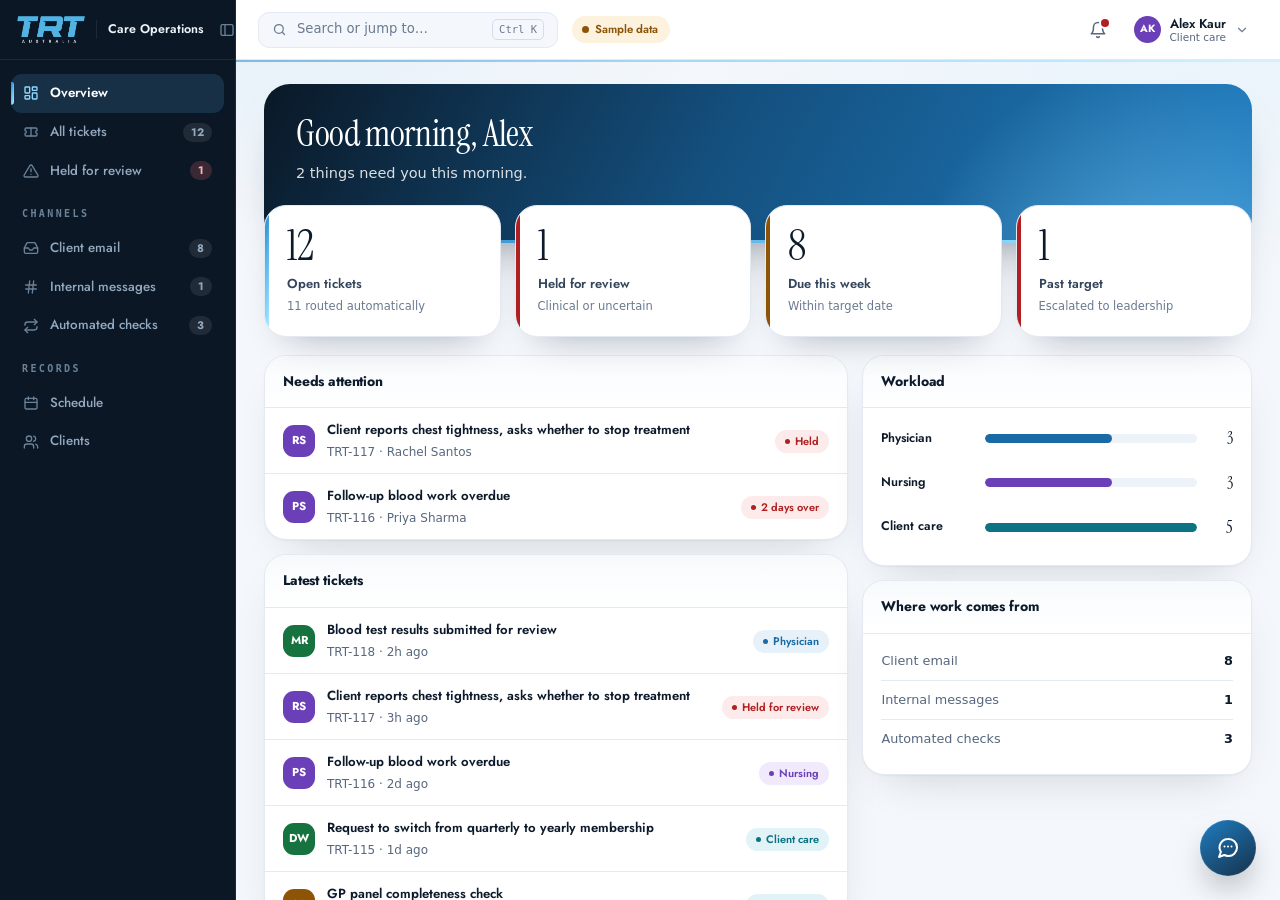
==== commit 92287f8a: "Connect Slack and Internal messages, join the console to live data Slack ingest, mirroring the mailb" ====
--- a/statuspage/console-v2/index.html
+++ b/statuspage/console-v2/index.html
@@ -12,36 +12,215 @@
 </head>
 <body>
 
-<div class="shell">
+<div class="shell" id="shell">
 
   <div class="brand">
-    <img src="trt-logo.webp" alt="TRT Australia">
+    <img src="trt-logo.webp" alt="TRT Australia" class="logo-full">
+    <span class="logo-mark" aria-hidden="true">T</span>
     <span class="nm">Care Operations</span>
+    <button class="collapse" id="collapse" aria-label="Collapse sidebar" title="Collapse sidebar">
+      <svg viewBox="0 0 24 24" fill="none" stroke="currentColor" stroke-width="2"
+           stroke-linecap="round" stroke-linejoin="round" aria-hidden="true">
+        <rect x="3" y="4" width="18" height="16" rx="2"/><path d="M9 4v16"/></svg>
+    </button>
   </div>
 
   <header class="topbar">
-    <button class="icon-btn" id="menu" aria-label="Menu">
+    <button class="icon-btn" id="menu" aria-label="Open menu">
       <svg viewBox="0 0 24 24" fill="none" stroke="currentColor" stroke-width="2"
            stroke-linecap="round" aria-hidden="true"><path d="M4 6h16M4 12h16M4 18h16"/></svg>
     </button>
-    <label class="search">
+
+    <button class="cmd-trigger" id="cmdopen">
       <svg viewBox="0 0 24 24" fill="none" stroke="currentColor" stroke-width="2"
            stroke-linecap="round" aria-hidden="true"><circle cx="11" cy="11" r="7"/><path d="m20 20-3.5-3.5"/></svg>
-      <input id="search" type="search" placeholder="Search tickets and clients" aria-label="Search">
-      <span class="kbd">/</span>
-    </label>
+      <span>Search or jump to…</span>
+      <span class="kbd">Ctrl K</span>
+    </button>
+
+    <span class="srcbadge demo" id="srcbadge">Sample data</span>
     <span class="spacer"></span>
-    <span class="who">
-      <span class="av av-sm" style="background:#1a6ba5" aria-hidden="true">AK</span>
-      <span>Alex Kaur · Client care</span>
+
+    <div class="menu-wrap">
+      <button class="icon-btn bell" id="bell" aria-label="Notifications">
+        <svg viewBox="0 0 24 24" fill="none" stroke="currentColor" stroke-width="2"
+             stroke-linecap="round" stroke-linejoin="round" aria-hidden="true">
+          <path d="M18 8a6 6 0 0 0-12 0c0 7-3 9-3 9h18s-3-2-3-9"/><path d="M13.7 21a2 2 0 0 1-3.4 0"/></svg>
+        <span class="bdot" id="belldot" hidden></span>
+      </button>
+      <div class="pop pop-notif" id="notifpop" hidden></div>
+    </div>
+
+    <div class="menu-wrap">
+      <button class="whobtn" id="whobtn">
+        <span class="av av-sm" id="whoav" aria-hidden="true">AK</span>
+        <span class="whotxt"><span class="wn" id="whoname">Alex Kaur</span>
+          <span class="wr" id="whorole">Client care</span></span>
+        <svg viewBox="0 0 24 24" fill="none" stroke="currentColor" stroke-width="2"
+             stroke-linecap="round" aria-hidden="true" class="chev"><path d="m6 9 6 6 6-6"/></svg>
+      </button>
+      <div class="pop pop-who" id="whopop" hidden></div>
+    </div>
+  </header>
+
+  <nav class="side" id="tabs" aria-label="Sections"></nav>
+  <main class="main" id="main"></main>
+</div>
+
+<div class="scrim" id="scrim"></div>
+
+<button class="fab" id="askbtn" data-label="Ask" aria-label="Ask about your work">
+  <svg viewBox="0 0 24 24" fill="none" stroke="currentColor" stroke-width="2"
+       stroke-linecap="round" stroke-linejoin="round" aria-hidden="true">
+    <path d="M21 11.5a8.4 8.4 0 0 1-9 8.4 8.4 8.4 0 0 1-3.8-.9L3 21l1.9-5.1A8.4 8.4 0 0 1 12 3a8.4 8.4 0 0 1 9 8.5z"/>
+    <path d="M8.5 10.5h.01M12 10.5h.01M15.5 10.5h.01"/></svg>
+</button>
+
+<div class="ask-scrim" id="askscrim" hidden></div>
+<aside class="askpanel" id="askpanel" hidden aria-label="Ask about your work">
+  <div class="ask-head">
+    <span class="ask-mark" aria-hidden="true">
+      <svg viewBox="0 0 24 24" fill="none" stroke="currentColor" stroke-width="2"
+           stroke-linecap="round" stroke-linejoin="round">
+        <path d="M21 11.5a8.4 8.4 0 0 1-9 8.4 8.4 8.4 0 0 1-3.8-.9L3 21l1.9-5.1A8.4 8.4 0 0 1 12 3a8.4 8.4 0 0 1 9 8.5z"/></svg>
     </span>
-  </header>
-
-  <nav class="side" id="tabs" aria-label="Sections"></nav>
-
-  <main class="main" id="main"></main>
-</div>
-<div class="scrim" id="scrim"></div>
+    <span><h2>Ask</h2><div class="sub">Answers read from this board</div></span>
+    <span class="spacer"></span>
+    <button class="icon-btn" id="askclose" aria-label="Close">
+      <svg viewBox="0 0 24 24" fill="none" stroke="currentColor" stroke-width="2"
+           stroke-linecap="round" aria-hidden="true"><path d="M18 6 6 18M6 6l12 12"/></svg>
+    </button>
+  </div>
+  <div class="ask-log" id="asklog"></div>
+  <div class="ask-foot">
+    <div class="ask-box">
+      <input id="askq" type="text" autocomplete="off" aria-label="Ask a question"
+             placeholder="Ask about tickets, queues or dates...">
+      <button class="ask-send" id="asksend" aria-label="Send">
+        <svg viewBox="0 0 24 24" fill="none" stroke="currentColor" stroke-width="2"
+             stroke-linecap="round" stroke-linejoin="round" aria-hidden="true">
+          <path d="M5 12h14M13 6l6 6-6 6"/></svg>
+      </button>
+    </div>
+    <span class="ask-note">Reads the tickets on this board. It does not give
+      clinical advice, and it cannot change or send anything.</span>
+  </div>
+</aside>
+
+<div class="modal-overlay" id="newticket" hidden>
+  <div class="modal" role="dialog" aria-modal="true" aria-label="New ticket">
+    <div class="modal-head">
+      <h2>New ticket</h2><span class="spacer"></span>
+      <button class="icon-btn" id="ntclose" aria-label="Close">
+        <svg viewBox="0 0 24 24" fill="none" stroke="currentColor" stroke-width="2"
+             stroke-linecap="round" aria-hidden="true"><path d="M18 6 6 18M6 6l12 12"/></svg>
+      </button>
+    </div>
+    <div class="modal-body">
+      <div class="f" id="f-sum">
+        <label for="nt-sum">Summary</label>
+        <input id="nt-sum" type="text" placeholder="What needs doing?">
+        <div class="err">Give the ticket a summary so the queue knows what it is.</div>
+      </div>
+
+      <div class="clin-note" id="nt-clin">
+        <svg viewBox="0 0 24 24" fill="none" stroke="currentColor" stroke-width="2"
+             stroke-linecap="round" stroke-linejoin="round" aria-hidden="true">
+          <path d="M10.3 3.9 1.8 18a2 2 0 0 0 1.7 3h17a2 2 0 0 0 1.7-3L13.7 3.9a2 2 0 0 0-3.4 0z"/>
+          <path d="M12 9v4M12 17h.01"/></svg>
+        <span class="t"><b>This reads as clinical.</b> A message like this arriving
+          by email would be held for a qualified person rather than routed.
+          Consider Physician or Held for review.</span>
+      </div>
+
+      <div class="f">
+        <label for="nt-body">Detail</label>
+        <textarea id="nt-body" placeholder="Anything the person picking this up needs to know."></textarea>
+      </div>
+
+      <div class="field-row">
+        <div class="f">
+          <label for="nt-client">Client</label>
+          <input id="nt-client" type="text" placeholder="Leave blank if not about one person">
+        </div>
+        <div class="f">
+          <label for="nt-type">Type</label>
+          <select id="nt-type">
+            <option value="admin">Administrative</option>
+            <option value="consult">Client consultation</option>
+            <option value="clinical">Clinical review</option>
+            <option value="pathology">Pathology follow-up</option>
+            <option value="escalation">Escalation</option>
+          </select>
+        </div>
+      </div>
+
+      <div class="field-row">
+        <div class="f">
+          <label for="nt-queue">Queue</label>
+          <select id="nt-queue">
+            <option value="support">Client care</option>
+            <option value="nursing">Nursing</option>
+            <option value="physician">Physician</option>
+            <option value="held">Held for review</option>
+          </select>
+        </div>
+        <div class="f">
+          <label for="nt-pri">Priority</label>
+          <select id="nt-pri">
+            <option value="normal">Normal</option>
+            <option value="urgent">Urgent</option>
+            <option value="high">High</option>
+            <option value="low">Low</option>
+          </select>
+        </div>
+      </div>
+
+      <div class="f">
+        <label for="nt-due">Target</label>
+        <select id="nt-due">
+          <option value="">No target date</option>
+          <option value="0">Today</option>
+          <option value="1">Tomorrow</option>
+          <option value="3">In 3 days</option>
+          <option value="7">In a week</option>
+          <option value="14">In 2 weeks</option>
+          <option value="30">In a month</option>
+        </select>
+        <div class="sub">Anything past its target is escalated by the daily sweep.</div>
+      </div>
+    </div>
+    <div class="modal-foot">
+      <span class="hint">Raised by you, not by a routine - the trail records that.</span>
+      <span class="spacer"></span>
+      <button class="btn ghost" id="ntcancel">Cancel</button>
+      <button class="btn primary" id="ntcreate">Create ticket</button>
+    </div>
+  </div>
+</div>
+
+<div class="cmd-overlay" id="cmd" hidden>
+  <div class="cmd" role="dialog" aria-label="Command palette" aria-modal="true">
+    <div class="cmd-input">
+      <svg viewBox="0 0 24 24" fill="none" stroke="currentColor" stroke-width="2"
+           stroke-linecap="round" aria-hidden="true"><circle cx="11" cy="11" r="7"/><path d="m20 20-3.5-3.5"/></svg>
+      <input id="cmdq" type="text" autocomplete="off" aria-label="Search or command"
+             placeholder="Search tickets and clients, or type a command…">
+      <span class="kbd">esc</span>
+    </div>
+    <div class="cmd-results" id="cmdres"></div>
+  </div>
+</div>
+
+<div class="signin" id="signin" hidden>
+  <div class="signin-card">
+    <img src="trt-logo.webp" alt="TRT Australia" class="signin-logo">
+    <h1>Care Operations</h1>
+    <p>Sign in to continue.</p>
+    <button class="btn primary" id="signinbtn">Sign in</button>
+    <span class="signin-note">Demonstration environment</span>
+  </div>
+</div>
 
 <script src="app.js"></script>
 </body>
--- a/statuspage/console-v2/app.css
+++ b/statuspage/console-v2/app.css
@@ -58,7 +58,12 @@
 * { box-sizing: border-box; }
 html, body { margin: 0; height: 100%; }
 body {
-  background: var(--bg); color: var(--ink);
+  background:
+    radial-gradient(940px 460px at 14% -6%, rgba(86,179,232,.13), transparent 62%),
+    radial-gradient(820px 420px at 94% 2%,  rgba(143,217,255,.11), transparent 64%),
+    var(--bg);
+  background-attachment: fixed;
+  color: var(--ink);
   font-family: var(--body); font-size: 14px; line-height: 1.55;
   -webkit-font-smoothing: antialiased; overflow: hidden;
 }
@@ -131,7 +136,7 @@
 /* ---- sidebar ---- */
 
 .side { grid-area: side; background: var(--surface); border-right: 1px solid var(--line);
-        overflow-y: auto; padding: 14px 11px; }
+        overflow-y: auto; overflow-x: hidden; padding: 14px 11px; }
 .side-label { font-family: var(--mono); font-size: 10px; letter-spacing: .24em;
               text-transform: uppercase; font-weight: 600; color: var(--dimmer);
               padding: 16px 11px 7px; }
@@ -149,8 +154,8 @@
 .nav[aria-current="true"] svg { color: var(--deep); }
 /* Active marker grows out from the centre rather than blinking on. */
 .nav[aria-current="true"]::before {
-  content: ""; position: absolute; left: -11px; top: 50%; transform: translateY(-50%);
-  width: 3px; height: 62%; border-radius: 0 3px 3px 0; background: var(--grad);
+  content: ""; position: absolute; left: 0; top: 50%; transform: translateY(-50%);
+  width: 3px; height: 58%; border-radius: 0 3px 3px 0; background: var(--grad);
   animation: markIn .28s cubic-bezier(.2,.8,.3,1);
 }
 @keyframes markIn { from { height: 0; opacity: 0; } }
@@ -160,7 +165,10 @@
 .nav[aria-current="true"] .n { background: var(--surface); color: var(--deep-tx); }
 .nav .n.alert { background: var(--held-bg); color: var(--held); }
 
-.main { grid-area: main; overflow-y: auto; }
+.main { grid-area: main; overflow-y: auto; position: relative; }
+/* Hairline of the brand gradient where the content meets the chrome. */
+.main::before { content: ""; position: sticky; top: 0; display: block; height: 2px;
+                background: var(--grad); opacity: .5; z-index: 5; }
 
 /* ---- motion ----
    Deceleration on arrival, 300ms, per the motion guidance. Everything here
@@ -351,8 +359,8 @@
 .act-t { font-size: 13px; }
 .act-d { font-size: 11.5px; color: var(--dimmer); margin-top: 2px; }
 
-.side .card { padding: 18px; margin-bottom: 12px; }
-.side h3 { margin-bottom: 13px; }
+.det-side .card { padding: 18px; margin-bottom: 12px; }
+.det-side h3 { margin-bottom: 13px; }
 .field { display: flex; justify-content: space-between; align-items: center; gap: 12px;
          padding: 9px 0; border-bottom: 1px solid var(--line); font-size: 12.8px; }
 .field:last-child { border-bottom: none; }
@@ -494,3 +502,689 @@
            opacity: 0; pointer-events: none; transition: opacity .26s; }
   .scrim.on { opacity: 1; pointer-events: auto; }
 }
+
+/* --------------------------------------------- alignment corrections */
+
+/* The page heading, its blurb, the filter bar and the table all have to
+   share one left edge. They were on different paddings, so the heading
+   appeared to hang outside the cards below it. */
+.wrap { max-width: 1320px; margin: 0 auto; padding: 26px 28px 52px; }
+.page-head { margin-bottom: 20px; }
+.page-head h1 { line-height: 1.16; }
+.page-head p { margin-top: 6px; }
+
+/* Detail page: two columns that both start at the top, with the fields
+   panel sticky so it stays beside a long conversation instead of ending
+   up marooned at the bottom. */
+.detail { display: grid; grid-template-columns: minmax(0,1fr) 320px; gap: 20px;
+          align-items: start; }
+.det-main { min-width: 0; }
+.det-side { position: sticky; top: 16px; }
+.det-side .card { background: var(--surface); border: 1px solid var(--line);
+                  border-radius: var(--r-card); box-shadow: var(--shadow-2); }
+
+@media (max-width: 1180px) {
+  .detail { grid-template-columns: minmax(0,1fr); }
+  .det-side { position: static; }
+}
+@media (max-width: 720px) {
+  .wrap { padding: 18px 16px 40px; }
+  .page-head h1 { font-size: 25px; }
+}
+
+/* ===================================================================
+   CONTRAST SYSTEM — three tones
+   ===================================================================
+   Everything was one tone (white on white), which is why it read flat.
+   Three surfaces now, layered as primitive → semantic → component so the
+   scheme can be changed in one place:
+
+     navigation   deep navy    — the anchor, and it frames the content
+     chrome       white        — topbar, cards, tables
+     ground       tinted wash  — the page behind the cards
+
+   Text on navy is checked: #eef4fb on #0b1725 is 14.6:1, and the dimmed
+   variant #93a9c0 is 6.1:1, both well clear of 4.5:1.
+*/
+
+:root {
+  /* primitive */
+  --navy-900: #0b1725;
+  --navy-800: #0f2032;
+  --navy-700: #16304a;
+  --navy-600: #1d3f5f;
+
+  /* semantic — navigation surface */
+  --nav-bg:        var(--navy-900);
+  --nav-bg-2:      var(--navy-800);
+  --nav-ink:       #eef4fb;
+  --nav-ink-dim:   #93a9c0;
+  --nav-ink-faint: #6b8299;
+  --nav-line:      rgba(255,255,255,.08);
+  --nav-active-bg: rgba(86,179,232,.16);
+}
+
+/* ---- navigation surface ---- */
+
+.brand { background: var(--nav-bg); border-right-color: var(--nav-line);
+         border-bottom-color: var(--nav-line); }
+.brand .nm { color: var(--nav-ink); border-left-color: var(--nav-line);
+             white-space: nowrap; font-size: 12.5px; }
+/* The wordmark is built for dark backgrounds — on navy the full lockup
+   shows, so it no longer needs cropping. */
+.brand img { aspect-ratio: auto; height: 30px; object-fit: contain; }
+
+.side { background: var(--nav-bg); border-right-color: var(--nav-line); }
+.side-label { color: var(--nav-ink-faint); }
+.nav { color: var(--nav-ink-dim); }
+.nav svg { color: var(--nav-ink-faint); }
+.nav:hover { background: var(--nav-bg-2); color: var(--nav-ink); }
+.nav:hover svg { color: var(--cyan); }
+.nav[aria-current="true"] { background: var(--nav-active-bg); color: #fff; }
+.nav[aria-current="true"] svg { color: var(--cyan); }
+.nav .n { background: rgba(255,255,255,.09); color: var(--nav-ink-dim); }
+.nav[aria-current="true"] .n { background: rgba(255,255,255,.16); color: #fff; }
+.nav .n.alert { background: rgba(248,113,113,.2); color: #ffb4b4; }
+
+/* ---- overflow ----
+   The real cause of the clipped sidebar labels: a grid child defaults to
+   min-width:auto, so the wide ticket table refused to shrink and pushed the
+   whole grid past the viewport. The page then scrolled sideways and cut the
+   first character off the sidebar. */
+.shell { overflow: hidden; }
+.main { min-width: 0; }
+.wrap { min-width: 0; }
+.card { max-width: 100%; }
+.table-scroll { overflow-x: auto; }
+
+/* ---- topbar sits on white, against the navy ---- */
+.topbar { background: var(--surface); }
+.search { background: var(--bg); }
+
+@media (max-width: 1024px) {
+  .side { box-shadow: 0 30px 60px -20px rgba(11,23,37,.6); }
+}
+
+/* ---- topbar proportions ----
+   It was 56px with a 36px search inside it, which left almost no breathing
+   room and made the bar feel cramped rather than compact. */
+:root { --topbar: 60px; }
+.topbar { gap: 14px; padding: 0 22px; }
+.brand { padding: 0 16px; gap: 10px; }
+.who { gap: 10px; }
+.who .av-sm { width: 28px; height: 28px; }
+
+/* Page heading sits closer to the chrome so the content starts higher. */
+.wrap { padding: 22px 28px 52px; }
+
+/* ===================================================================
+   MOBILE
+   ===================================================================
+   A client may well open this on a phone, so it has to hold up at 375px
+   rather than merely not break.
+*/
+
+/* The brand was hidden entirely below 1024px, which left a client opening
+   this on a phone with no logo anywhere. It moves into the topbar instead. */
+@media (max-width: 1024px) {
+  /* These rules used to move the brand into the topbar. The brand is now a
+     grid area and a sibling of .topbar, so `display: flex; grid-area: unset`
+     was un-hiding it and dropping it into auto placement at the bottom of
+     the page - the logo appeared under the content on every phone. The
+     .topbar .brand / .topbar .search selectors matched nothing at all. */
+  .topbar { gap: 11px; padding: 0 14px; }
+}
+
+@media (max-width: 760px) {
+  /* A seven-column table cannot work at this width. Each row becomes a
+     card, with the column name carried through as a label so no value
+     loses its meaning. */
+  .table-scroll { overflow-x: visible; }
+  table, thead, tbody, tr, td { display: block; width: 100%; }
+  thead { display: none; }
+  tbody tr {
+    background: var(--surface); border: 1px solid var(--line);
+    border-radius: 16px; padding: 14px 16px; margin: 0 0 10px;
+    box-shadow: var(--shadow);
+  }
+  tbody tr:last-child { margin-bottom: 0; }
+  tbody td { border: 0; padding: 0; display: flex; align-items: center;
+             justify-content: space-between; gap: 14px; min-height: 30px; }
+  tbody td::before {
+    content: attr(data-l);
+    font-family: var(--mono); font-size: 9.5px; letter-spacing: .18em;
+    text-transform: uppercase; color: var(--dimmer); flex: none;
+  }
+  /* Key and summary lead the card, so they drop their label and sit full width. */
+  tbody td.key, tbody td.cell-sum { display: block; }
+  tbody td.key::before, tbody td.cell-sum::before { display: none; }
+  tbody td.key { font-size: 11px; margin-bottom: 3px; }
+  tbody td.cell-sum { margin-bottom: 11px; padding-bottom: 11px;
+                      border-bottom: 1px solid var(--line); }
+  tbody td.cell-sum .sum { font-size: 14.5px; line-height: 1.4; }
+  .card { background: none; border: 0; box-shadow: none; border-radius: 0; }
+
+  /* This used to scroll sideways with the scrollbar hidden. With only three
+     filters and the view toggle it bought nothing, and the toggle ended up
+     clipped mid-word at the right edge with no hint that the strip scrolled
+     - it read as broken, and the toggle was a primary control hidden inside
+     a scroller. Two wrapped rows show everything at once. */
+  .filterbar { flex-wrap: wrap; border-radius: 14px; padding: 10px 12px; }
+  .filterbar .spacer, .filterbar .count { display: none; }
+  .filterbar .seg { margin-left: auto; }
+  .sel > button { white-space: nowrap; }
+
+  .stats { grid-template-columns: 1fr 1fr; gap: 10px; margin-top: -28px; }
+  .stat { padding: 15px 16px; }
+  .stat .n { font-size: 33px; }
+  .hero { padding: 24px 20px 46px; border-radius: 20px; }
+  .hero h1 { font-size: 26px; }
+  .grid2 { gap: 10px; }
+  .who span { display: none; }
+  .search { max-width: none; }
+  .kbd { display: none; }
+
+  .det-side { position: static; }
+  .detail { gap: 14px; }
+  .det-main .card { padding: 18px 16px; }
+  .det-head h1 { font-size: 19px; }
+  .msg { padding: 14px 15px; }
+  .ev { grid-template-columns: 62px 1fr; }
+  .ev .av { display: none; }
+  .ev > span:last-child { grid-column: 2; }
+}
+
+@media (max-width: 400px) {
+  .wrap { padding: 16px 12px 36px; }
+  .stats { grid-template-columns: 1fr; }
+  .page-head h1 { font-size: 23px; }
+}
+
+/* ===================================================================
+   COLLAPSIBLE SIDEBAR
+   =================================================================== */
+
+:root { --side-collapsed: 64px; }
+
+.shell.collapsed { grid-template-columns: var(--side-collapsed) 1fr; }
+.shell.collapsed .brand { padding: 0; justify-content: center; }
+.shell.collapsed .logo-full,
+.shell.collapsed .brand .nm { display: none; }
+.shell.collapsed .logo-mark { display: grid; }
+.shell.collapsed .collapse { display: none; }
+/* Every target is the same 44px square, centred in the 64px rail, so the icons
+   sit on one axis and the hover pills do not change shape row to row. */
+/* The hover tooltip is positioned outside the rail, and `.side` scrolls, so
+   any overflow value other than visible clips it away completely — which it
+   did. The rail holds nine fixed items that fit any desktop height, so it has
+   nothing to scroll; if sections are ever added here, this needs revisiting. */
+.shell.collapsed .side { padding: 12px 0; overflow: visible; }
+.shell.collapsed .nav {
+  position: relative; width: 44px; height: 44px; margin: 0 auto 2px;
+  padding: 0; justify-content: center; border-radius: 13px;
+}
+.shell.collapsed .nav > span:not(.n) { display: none; }
+.shell.collapsed .nav svg { width: 20px; height: 20px; }
+/* Hover nudges the icon sideways when there is a label to move toward. There
+   is not one here, so it would just look like a wobble. */
+.shell.collapsed .nav:hover svg { transform: none; }
+
+/* Counts become a fixed 16px disc pinned to the icon, not a pill that grows
+   with the number — a variable-width badge left the right edge of the rail
+   ragged. The ring punches it out of the icon underneath. */
+.shell.collapsed .nav .n {
+  position: absolute; margin: 0; padding: 0; box-sizing: border-box;
+  width: 17px; height: 17px; min-width: 0;
+  display: grid; place-items: center; border-radius: 999px;
+  font-size: 9px; line-height: 1; letter-spacing: -.03em;
+  box-shadow: 0 0 0 2px var(--nav-bg);
+  /* Tucked into the button's corner, clipping only the corner of the 20px
+     icon. The disc is a fixed width whatever the number, which is what the
+     column actually needed — a pill that grew with the digits left the right
+     edge ragged. Any deeper and the ring cuts the icon in half. */
+  top: 2px; right: 2px;
+}
+/* The ring punches the badge out of whatever is behind it, so it has to track
+   the button's own background through hover and the active tint. The active
+   pill is translucent, so its value is pre-blended over the rail colour. */
+.shell.collapsed .nav:hover .n { box-shadow: 0 0 0 2px var(--nav-bg-2); }
+.shell.collapsed .nav[aria-current="true"] .n { box-shadow: 0 0 0 2px #173044; }
+
+/* Group headings have no room for their text, so they become a short centred
+   rule. A full-width border sat at a different inset to the icons and made
+   the column look bent. */
+.shell.collapsed .side-label {
+  font-size: 0; padding: 0; border-top: 0;
+  width: 24px; height: 1px; margin: 11px auto;
+  background: var(--nav-line);
+}
+
+/* The active marker is anchored to the rail edge rather than the button edge:
+   half the 20px of space either side of the 44px button. */
+.shell.collapsed .nav[aria-current="true"]::before { left: -10px; height: 44%; }
+
+.logo-mark {
+  display: none; width: 32px; height: 32px; border-radius: 11px;
+  background: var(--grad); place-items: center; color: #06243c;
+  font-family: var(--display); font-weight: 700; font-size: 15px; flex: none;
+}
+
+.collapse {
+  margin-left: auto; width: 28px; height: 28px; border-radius: 8px;
+  display: grid; place-items: center; color: var(--nav-ink-faint);
+  transition: background .16s, color .16s;
+}
+.collapse:hover { background: rgba(255,255,255,.08); color: var(--nav-ink); }
+.collapse svg { width: 16px; height: 16px; }
+
+/* A collapsed rail without labels is a memory test, so each icon carries
+   its name on hover. */
+.shell.collapsed .nav::after {
+  content: attr(data-label);
+  position: absolute; left: calc(100% + 10px); top: 50%;
+  transform: translateY(-50%) translateX(-4px);
+  background: var(--navy-800); color: var(--nav-ink);
+  font-family: var(--display); font-size: 12.5px; font-weight: 600;
+  padding: 6px 11px; border-radius: 8px; white-space: nowrap;
+  box-shadow: var(--shadow-3); opacity: 0; pointer-events: none;
+  transition: opacity .16s, transform .16s; z-index: 70;
+}
+.shell.collapsed .nav:hover::after { opacity: 1; transform: translateY(-50%); }
+
+/* ===================================================================
+   TOPBAR CONTROLS
+   =================================================================== */
+
+.cmd-trigger {
+  display: flex; align-items: center; gap: 10px; height: 36px;
+  padding: 0 13px; border-radius: 11px; background: var(--bg);
+  border: 1px solid var(--line); color: var(--dimmer); font-size: 13.2px;
+  width: 300px; max-width: 40vw; transition: border-color .18s, background .18s;
+}
+.cmd-trigger:hover { border-color: var(--blue); background: var(--surface); }
+.cmd-trigger svg { width: 15px; height: 15px; flex: none; }
+.cmd-trigger span:not(.kbd) { flex: 1; text-align: left; }
+
+.menu-wrap { position: relative; }
+.icon-btn.bell { display: inline-flex; position: relative; }
+.bdot { position: absolute; top: 6px; right: 6px; width: 8px; height: 8px;
+        border-radius: 50%; background: var(--held);
+        box-shadow: 0 0 0 2px var(--surface); }
+
+.whobtn { display: flex; align-items: center; gap: 9px; padding: 5px 9px 5px 5px;
+          border-radius: 999px; transition: background .16s; }
+.whobtn:hover { background: var(--hover); }
+.whotxt { display: flex; flex-direction: column; align-items: flex-start; line-height: 1.2; }
+.wn { font-family: var(--display); font-size: 12.8px; font-weight: 600; color: var(--ink); }
+.wr { font-size: 10.5px; color: var(--dim); }
+.whobtn .chev { width: 14px; height: 14px; color: var(--dimmer); }
+
+.pop-notif, .pop-who { right: 0; left: auto; }
+.pop-notif { width: 372px; max-width: calc(100vw - 24px); padding: 0; overflow: hidden; }
+.notif-head { display: flex; align-items: center; gap: 9px; padding: 13px 16px;
+              border-bottom: 1px solid var(--line); }
+.notif-head h3 { font-size: 13.5px; }
+.notif-head .spacer { flex: 1; }
+.notif-list { max-height: 400px; overflow-y: auto; }
+.nrow { display: grid; grid-template-columns: 30px 1fr; gap: 12px; width: 100%;
+        padding: 13px 16px; border-bottom: 1px solid var(--line); text-align: left;
+        transition: background .14s; }
+.nrow:last-child { border-bottom: none; }
+.nrow:hover { background: var(--hover); }
+.nico { width: 30px; height: 30px; border-radius: 10px; display: grid; place-items: center; }
+.nico svg { width: 15px; height: 15px; }
+.nico.esc  { background: var(--held-bg); color: var(--held); }
+.nico.held { background: var(--held-bg); color: var(--held); }
+.nico.mail { background: var(--physician-bg); color: var(--physician); }
+.nico.chat { background: var(--nursing-bg); color: var(--nursing); }
+.nico.auto { background: var(--tint); color: var(--deep-tx); }
+.nico.done { background: var(--ok-bg); color: var(--ok); }
+.ntxt { font-size: 13px; font-weight: 600; line-height: 1.4; }
+.nsub { font-size: 12px; color: var(--dim); margin-top: 2px; }
+.ntime { font-size: 11px; color: var(--dimmer); margin-top: 3px; }
+
+.pop-who { width: 248px; }
+.pop-who .cap { font-family: var(--mono); font-size: 9.5px; letter-spacing: .2em;
+                text-transform: uppercase; color: var(--dimmer); font-weight: 600;
+                padding: 9px 12px 5px; }
+
+/* ===================================================================
+   COMMAND PALETTE
+   =================================================================== */
+
+.cmd-overlay { position: fixed; inset: 0; z-index: 200; background: rgba(11,23,37,.44);
+               display: flex; align-items: flex-start; justify-content: center;
+               padding: 12vh 20px 20px; animation: fadeIn .16s ease; }
+@keyframes fadeIn { from { opacity: 0; } }
+.cmd { width: 100%; max-width: 620px; background: var(--surface); border-radius: 20px;
+       box-shadow: 0 40px 90px -30px rgba(11,23,37,.6); overflow: hidden;
+       animation: cmdIn .2s cubic-bezier(.2,.8,.3,1); }
+@keyframes cmdIn { from { opacity: 0; transform: translateY(-10px) scale(.985); } }
+.cmd-input { display: flex; align-items: center; gap: 12px; padding: 17px 20px;
+             border-bottom: 1px solid var(--line); }
+.cmd-input svg { width: 18px; height: 18px; color: var(--dimmer); flex: none; }
+.cmd-input input { flex: 1; border: 0; outline: none; font-size: 15.5px; background: none; }
+.cmd-input input::placeholder { color: var(--dimmer); }
+.cmd-results { max-height: 52vh; overflow-y: auto; padding: 7px; }
+.cmd-group { font-family: var(--mono); font-size: 9.5px; letter-spacing: .2em;
+             text-transform: uppercase; color: var(--dimmer); font-weight: 600;
+             padding: 11px 13px 6px; }
+.cmd-item { display: flex; align-items: center; gap: 12px; width: 100%; padding: 10px 13px;
+            border-radius: 11px; text-align: left; transition: background .12s; }
+.cmd-item:hover, .cmd-item.sel { background: var(--tint); }
+.cmd-item .ci { width: 28px; height: 28px; border-radius: 9px; display: grid;
+                place-items: center; background: var(--bg); color: var(--dim); flex: none; }
+.cmd-item .ci svg { width: 14px; height: 14px; }
+.cmd-item .ct { font-size: 13.5px; font-weight: 500; }
+.cmd-item .cs { font-size: 11.8px; color: var(--dim); margin-top: 1px; }
+.cmd-item .ck { margin-left: auto; font-family: var(--mono); font-size: 10.5px;
+                color: var(--dimmer); }
+.cmd-empty { padding: 34px 20px; text-align: center; color: var(--dimmer); font-size: 13px; }
+
+/* ===================================================================
+   COMMENTS
+   =================================================================== */
+
+.comments { margin-top: 22px; }
+.comment { display: grid; grid-template-columns: 32px 1fr; gap: 12px; padding: 13px 0;
+           border-bottom: 1px solid var(--line); }
+.comment:last-of-type { border-bottom: none; }
+.cm-head { display: flex; align-items: baseline; gap: 9px; margin-bottom: 4px; }
+.cm-who { font-family: var(--display); font-size: 13px; font-weight: 700; }
+.cm-role { font-size: 11px; color: var(--dimmer); }
+.cm-time { margin-left: auto; font-size: 11px; color: var(--dimmer); }
+.cm-body { font-size: 13.3px; color: var(--ink-2); line-height: 1.6; }
+.cm-form { display: grid; grid-template-columns: 32px 1fr; gap: 12px; margin-top: 14px; }
+.cm-box { border: 1px solid var(--line); border-radius: 14px; overflow: hidden;
+          background: var(--surface); transition: border-color .18s; }
+.cm-box:focus-within { border-color: var(--blue); }
+.cm-box textarea { width: 100%; min-height: 66px; border: 0; outline: none; resize: vertical;
+                   padding: 12px 14px; font-family: var(--body); font-size: 13.3px;
+                   line-height: 1.6; background: none; }
+.cm-bar { display: flex; align-items: center; gap: 9px; padding: 9px 12px;
+          border-top: 1px solid var(--line); background: var(--raised); }
+.cm-bar .hint { font-size: 11px; color: var(--dimmer); }
+
+/* ===================================================================
+   SIGN IN
+   =================================================================== */
+
+.signin { position: fixed; inset: 0; z-index: 300; display: grid; place-items: center;
+          background: linear-gradient(140deg, #0a1826 0%, #14507f 55%, #1f7ec2 100%); }
+.signin::before { content: ""; position: absolute; inset: -30% -10% auto auto;
+                  width: 55%; aspect-ratio: 1; pointer-events: none;
+                  background: radial-gradient(circle, rgba(143,217,255,.45), transparent 62%); }
+.signin-card { position: relative; background: var(--surface); border-radius: 26px;
+               padding: 40px 42px 34px; width: min(400px, calc(100vw - 40px));
+               text-align: center; box-shadow: 0 40px 90px -30px rgba(11,23,37,.6); }
+.signin-logo { height: 30px; width: auto; object-fit: cover; object-position: top center;
+               aspect-ratio: 1100/330; margin-bottom: 18px; }
+.signin-card h1 { font-family: var(--serif); font-size: 27px; font-weight: 400;
+                  margin-bottom: 5px; }
+.signin-card p { margin: 0 0 22px; font-size: 13.5px; color: var(--dim); }
+.signin-card .btn { width: 100%; justify-content: center; padding: 11px; }
+.signin-note { display: block; margin-top: 16px; font-family: var(--mono);
+               font-size: 9.5px; letter-spacing: .2em; text-transform: uppercase;
+               color: var(--dimmer); }
+
+@media (max-width: 1024px) {
+  .shell.collapsed { grid-template-columns: 1fr; }
+  .collapse { display: none; }
+  .cmd-trigger span:not(.kbd) { display: none; }
+  .cmd-trigger { width: auto; padding: 0 11px; }
+  .cmd-trigger .kbd { display: none; }
+  .whotxt { display: none; }
+  .whobtn .chev { display: none; }
+}
+
+.pop button > svg { width: 15px; height: 15px; flex: none; color: var(--dimmer); }
+
+/* Below 1024px the rail becomes an off-canvas drawer with room for labels,
+   so a collapsed state carried over from the desktop must not follow it in. */
+@media (max-width: 1024px) {
+  .shell.collapsed .side { padding: 14px 11px; }
+  .shell.collapsed .nav { width: 100%; height: auto; margin: 0;
+                          justify-content: flex-start; padding: 9px 12px;
+                          border-radius: 11px; }
+  .shell.collapsed .nav > span:not(.n) { display: inline; }
+  .shell.collapsed .nav svg { width: 16px; height: 16px; }
+  .shell.collapsed .nav .n { position: static; display: block; margin-left: auto;
+                             min-width: 22px; height: auto; padding: 1px 8px;
+                             font-size: 11px; line-height: normal;
+                             box-shadow: none; }
+  .shell.collapsed .nav::after { content: none; }
+  .shell.collapsed .nav[aria-current="true"]::before { left: 0; height: 58%; }
+  .shell.collapsed .side-label { font-size: 10px; width: auto; height: auto;
+                                 background: none; padding: 16px 11px 7px; margin: 0; }
+}
+
+
+/* ===================================================================
+   MODAL — used by New ticket
+   =================================================================== */
+
+.modal-overlay {
+  position: fixed; inset: 0; z-index: 210; background: rgba(11,23,37,.44);
+  display: flex; align-items: flex-start; justify-content: center;
+  padding: 7vh 20px 20px; overflow-y: auto; animation: fadeIn .16s ease;
+}
+.modal {
+  width: 100%; max-width: 620px; background: var(--surface); border-radius: 20px;
+  box-shadow: 0 40px 90px -30px rgba(11,23,37,.6); overflow: hidden;
+  animation: cmdIn .2s cubic-bezier(.2,.8,.3,1);
+}
+.modal-head {
+  display: flex; align-items: center; gap: 12px;
+  padding: 17px 20px; border-bottom: 1px solid var(--line);
+}
+.modal-head h2 { font-family: var(--serif); font-size: 21px; font-weight: 400; }
+.modal-head .spacer { flex: 1; }
+.modal-body { padding: 18px 20px 4px; }
+.modal-foot {
+  display: flex; align-items: center; gap: 10px;
+  padding: 14px 20px; border-top: 1px solid var(--line); background: var(--raised);
+}
+.modal-foot .spacer { flex: 1; }
+.modal-foot .hint { font-size: 11.5px; color: var(--dimmer); }
+
+.field-row { display: grid; grid-template-columns: 1fr 1fr; gap: 14px; }
+.f { margin-bottom: 14px; }
+.f > label {
+  display: block; font-family: var(--display); font-size: 12px; font-weight: 600;
+  color: var(--ink-2); margin-bottom: 5px;
+}
+.f input[type="text"], .f textarea, .f select {
+  width: 100%; padding: 9px 12px; border: 1px solid var(--line); border-radius: 11px;
+  font-family: var(--body); font-size: 13.4px; color: var(--ink);
+  background: var(--surface); transition: border-color .16s, box-shadow .16s;
+}
+.f textarea { min-height: 78px; resize: vertical; line-height: 1.55; }
+.f select { appearance: none; cursor: pointer;
+  background-image: url("data:image/svg+xml;charset=utf-8,%3Csvg xmlns='http://www.w3.org/2000/svg' viewBox='0 0 24 24' fill='none' stroke='%236b7d92' stroke-width='2' stroke-linecap='round'%3E%3Cpath d='m6 9 6 6 6-6'/%3E%3C/svg%3E");
+  background-repeat: no-repeat; background-position: right 10px center; background-size: 15px;
+  padding-right: 32px; }
+.f input:focus, .f textarea:focus, .f select:focus {
+  outline: none; border-color: var(--blue); box-shadow: 0 0 0 3px var(--tint);
+}
+.f .sub { font-size: 11.5px; color: var(--dimmer); margin-top: 5px; }
+.f.bad input, .f.bad textarea { border-color: var(--held); }
+.f .err { font-size: 11.5px; color: var(--held); margin-top: 5px; display: none; }
+.f.bad .err { display: block; }
+
+/* The classifier holds clinical wording for a person. A ticket typed by hand
+   bypasses that entirely, so the same signal is surfaced here as a prompt
+   rather than a block - a person is deciding, and may have good reason. */
+.clin-note {
+  display: none; gap: 10px; padding: 11px 13px; margin-bottom: 14px;
+  background: var(--held-bg); border-left: 3px solid var(--held); border-radius: 10px;
+}
+.clin-note.on { display: flex; }
+.clin-note svg { width: 16px; height: 16px; color: var(--held); flex: none; margin-top: 1px; }
+.clin-note .t { font-size: 12.6px; color: var(--ink-2); line-height: 1.5; }
+.clin-note b { font-family: var(--display); font-weight: 700; color: var(--held); }
+
+/* ===================================================================
+   ASK — floating button
+   =================================================================== */
+
+/* A floating target rather than another topbar icon: the topbar is already
+   carrying search, notifications and the account menu, and a fourth icon
+   there went unnoticed. This is the one control that invites a question, so
+   it gets its own place on the page. */
+.fab {
+  position: fixed; right: 24px; bottom: 24px; z-index: 118;
+  width: 56px; height: 56px; border-radius: 50%;
+  background: linear-gradient(145deg, var(--deep) 0%, var(--navy-700) 100%);
+  color: #fff; display: grid; place-items: center;
+  box-shadow: 0 16px 34px -12px rgba(11,23,37,.55), 0 0 0 1px rgba(255,255,255,.06) inset;
+  transition: transform .22s cubic-bezier(.2,.8,.3,1), box-shadow .22s;
+}
+.fab:hover { transform: translateY(-2px); box-shadow: 0 20px 40px -12px rgba(11,23,37,.6); }
+.fab:active { transform: translateY(0); }
+.fab svg { width: 24px; height: 24px; }
+
+/* Names itself on hover so the icon does not have to carry the meaning. */
+.fab::after {
+  content: attr(data-label);
+  position: absolute; right: calc(100% + 12px); top: 50%;
+  transform: translateY(-50%) translateX(5px);
+  background: var(--navy-800); color: var(--nav-ink);
+  font-family: var(--display); font-size: 12.5px; font-weight: 600;
+  padding: 6px 12px; border-radius: 9px; white-space: nowrap;
+  box-shadow: var(--shadow-3); opacity: 0; pointer-events: none;
+  transition: opacity .16s, transform .16s;
+}
+.fab:hover::after { opacity: 1; transform: translateY(-50%); }
+
+@media (prefers-reduced-motion: reduce) {
+  .fab, .fab::after { transition: none; }
+  .fab:hover { transform: none; }
+}
+
+@media (max-width: 1024px) {
+  /* Clear of the home indicator on phones that have one. */
+  .fab { right: 16px; bottom: calc(16px + env(safe-area-inset-bottom, 0px));
+         width: 52px; height: 52px; }
+  .fab::after { display: none; }
+}
+
+/* ===================================================================
+   ASK PANEL
+   =================================================================== */
+
+.askpanel {
+  position: fixed; top: var(--topbar); right: 0; bottom: 0; width: 404px;
+  z-index: 120; background: var(--surface); border-left: 1px solid var(--line);
+  box-shadow: -24px 0 60px -30px rgba(11,23,37,.4);
+  display: flex; flex-direction: column;
+  animation: askIn .26s cubic-bezier(.2,.8,.3,1);
+}
+@keyframes askIn { from { transform: translateX(22px); opacity: 0; } }
+
+.ask-head {
+  display: flex; align-items: center; gap: 11px;
+  padding: 14px 16px; border-bottom: 1px solid var(--line);
+}
+.ask-mark {
+  width: 30px; height: 30px; border-radius: 10px; background: var(--grad);
+  display: grid; place-items: center; color: #06243c; flex: none;
+}
+.ask-mark svg { width: 16px; height: 16px; }
+.ask-head h2 { font-family: var(--display); font-size: 14px; font-weight: 700; }
+.ask-head .sub { font-size: 11.5px; color: var(--dimmer); margin-top: 1px; }
+.ask-head .spacer { flex: 1; }
+
+.ask-log { flex: 1; overflow-y: auto; padding: 16px; }
+.ask-msg { margin-bottom: 14px; }
+.ask-msg.you { display: flex; justify-content: flex-end; }
+.ask-msg.you .bub {
+  background: var(--deep); color: #fff; border-radius: 14px 14px 4px 14px;
+  padding: 9px 13px; font-size: 13.2px; max-width: 80%; line-height: 1.5;
+}
+.ask-msg.bot .bub {
+  background: var(--bg); border: 1px solid var(--line);
+  border-radius: 14px 14px 14px 4px; padding: 11px 13px;
+  font-size: 13.2px; line-height: 1.55; color: var(--ink-2);
+}
+.ask-msg.bot .bub b { font-family: var(--display); color: var(--ink); font-weight: 700; }
+.ask-hits { margin-top: 10px; display: flex; flex-direction: column; gap: 6px; }
+.ask-hit {
+  display: flex; align-items: center; gap: 9px; width: 100%; padding: 8px 10px;
+  background: var(--surface); border: 1px solid var(--line); border-radius: 10px;
+  text-align: left; transition: border-color .15s, background .15s;
+}
+.ask-hit:hover { border-color: var(--blue); background: var(--tint); }
+.ask-hit .k { font-family: var(--mono); font-size: 11px; color: var(--deep-tx); flex: none; }
+.ask-hit .s { font-size: 12.4px; flex: 1; overflow: hidden;
+              text-overflow: ellipsis; white-space: nowrap; }
+
+.ask-chips { display: flex; flex-wrap: wrap; gap: 7px; margin-top: 10px; }
+.ask-chip {
+  padding: 6px 11px; border-radius: 999px; border: 1px solid var(--line);
+  background: var(--surface); font-size: 12.2px; color: var(--ink-2);
+  transition: border-color .15s, background .15s;
+}
+.ask-chip:hover { border-color: var(--blue); background: var(--tint); }
+
+.ask-foot { padding: 12px 14px; border-top: 1px solid var(--line); background: var(--raised); }
+.ask-box {
+  display: flex; align-items: flex-end; gap: 8px; background: var(--surface);
+  border: 1px solid var(--line); border-radius: 14px; padding: 6px 6px 6px 13px;
+  transition: border-color .16s;
+}
+.ask-box:focus-within { border-color: var(--blue); }
+.ask-box input {
+  flex: 1; border: 0; outline: none; background: none; padding: 7px 0;
+  font-family: var(--body); font-size: 13.3px; color: var(--ink);
+}
+.ask-send {
+  width: 32px; height: 32px; border-radius: 10px; background: var(--deep);
+  color: #fff; display: grid; place-items: center; flex: none;
+  transition: opacity .16s, transform .16s;
+}
+.ask-send:hover { transform: translateY(-1px); }
+.ask-send:disabled { opacity: .4; transform: none; }
+.ask-send svg { width: 15px; height: 15px; }
+.ask-note {
+  display: block; margin-top: 9px; font-size: 11px; color: var(--dimmer);
+  line-height: 1.45; text-align: center;
+}
+
+/* The panel overlays the content rather than resizing the grid: re-flowing a
+   board behind a transient panel is more disruptive than covering part of it. */
+.ask-scrim { position: fixed; inset: var(--topbar) 0 0 0; z-index: 115;
+             background: rgba(12,26,43,.18); animation: fadeIn .2s ease; }
+
+@media (max-width: 1024px) {
+  .askpanel { width: 100%; border-left: 0; }
+  .ask-scrim { display: none; }
+}
+@media (max-width: 620px) {
+  .field-row { grid-template-columns: 1fr; gap: 0; }
+  .modal-overlay { padding: 0; }
+  .modal { max-width: none; min-height: 100%; border-radius: 0; }
+}
+
+/* The overlays set their own display (grid/flex) to lay themselves out, and an
+   author rule beats the browser's own [hidden] { display: none }. Without this
+   the sign-in screen and the command palette are painted on every page load
+   and toggling .hidden from script does nothing. Hidden means hidden. */
+[hidden] { display: none !important; }
+
+/* Which data is on screen. A console quietly showing invented tickets while
+   looking live is the worst outcome, so it is stated, not implied. */
+.srcbadge {
+  display: inline-flex; align-items: center; gap: 6px;
+  padding: 4px 11px 4px 9px; border-radius: 999px;
+  font-family: var(--display); font-size: 11.5px; font-weight: 600;
+  border: 1px solid var(--line); background: var(--bg); color: var(--dim);
+}
+.srcbadge::before {
+  content: ""; width: 7px; height: 7px; border-radius: 50%;
+  background: var(--dimmer); flex: none;
+}
+.srcbadge.on { background: var(--ok-bg); border-color: transparent; color: var(--ok); }
+.srcbadge.on::before { background: var(--ok); }
+.srcbadge.demo { background: var(--warn-bg); border-color: transparent; color: var(--warn); }
+.srcbadge.demo::before { background: var(--warn); }
+@media (max-width: 760px) { .srcbadge { display: none; } }
